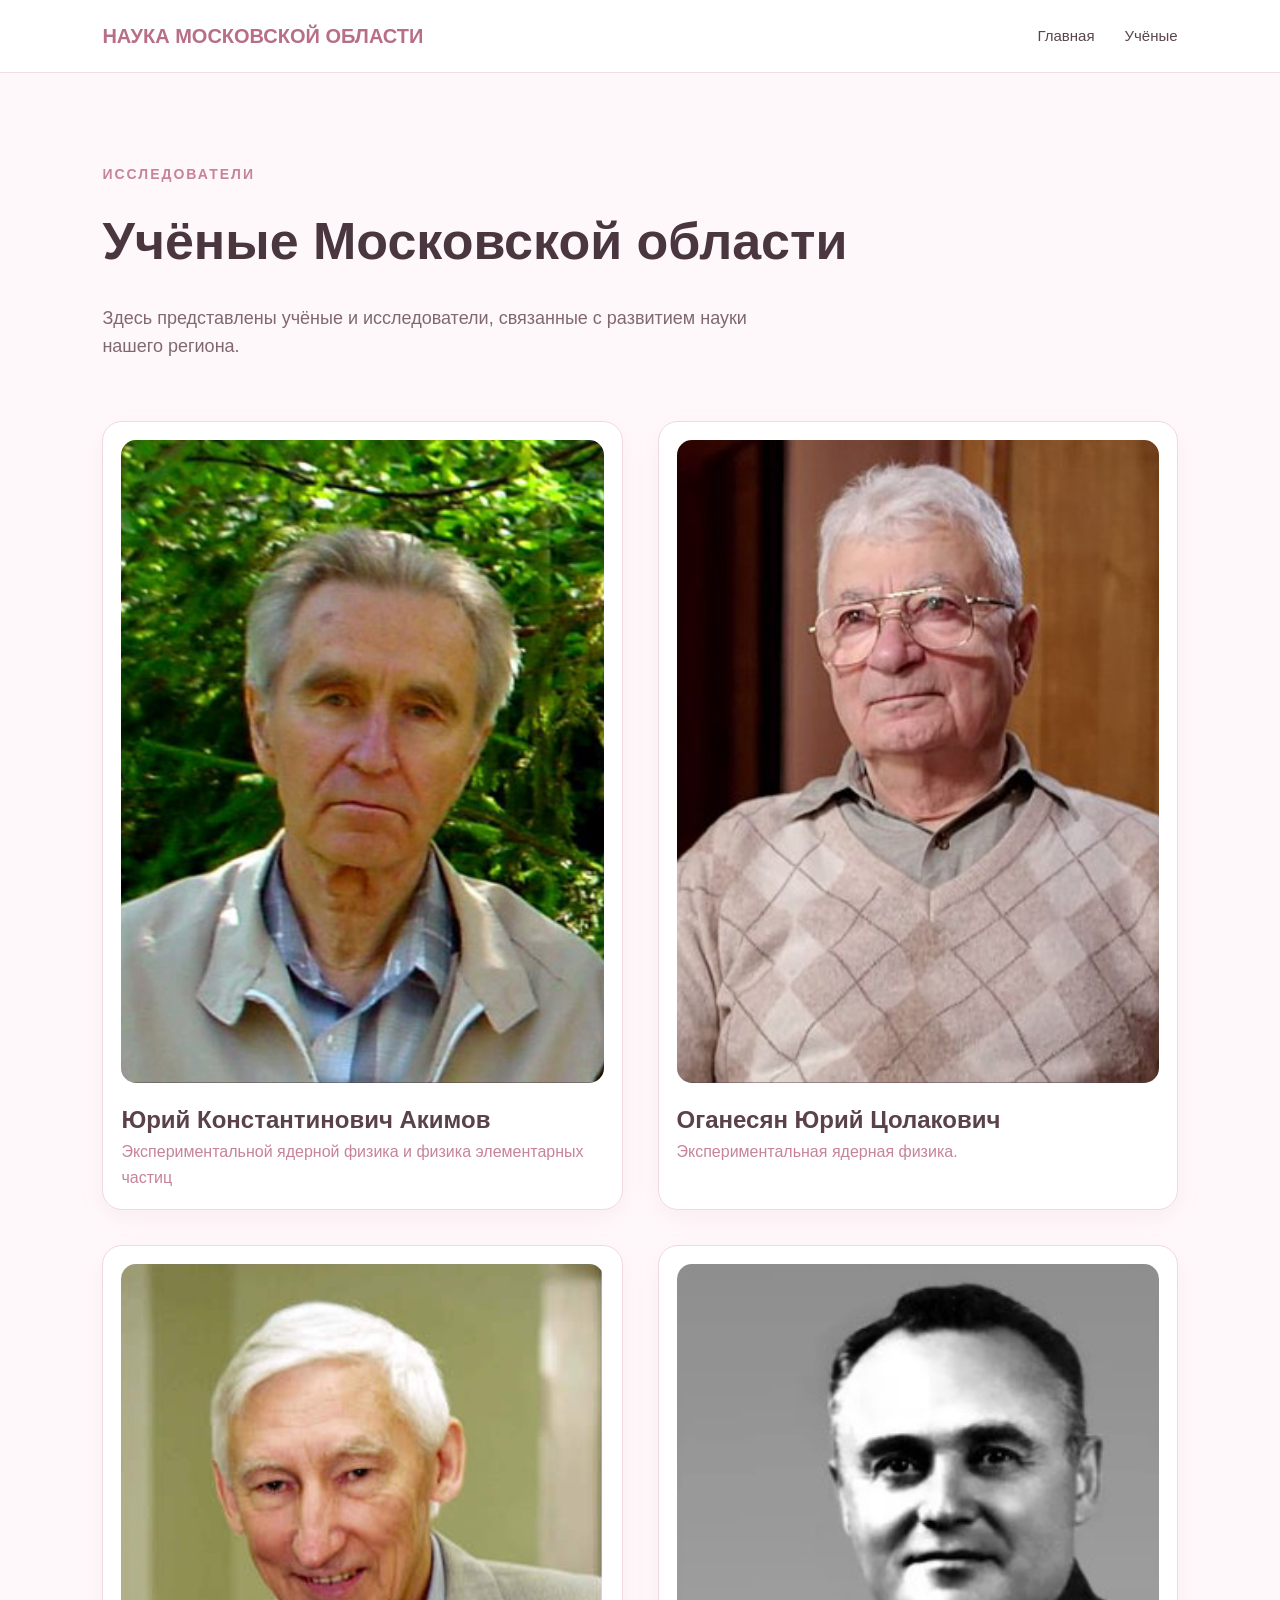
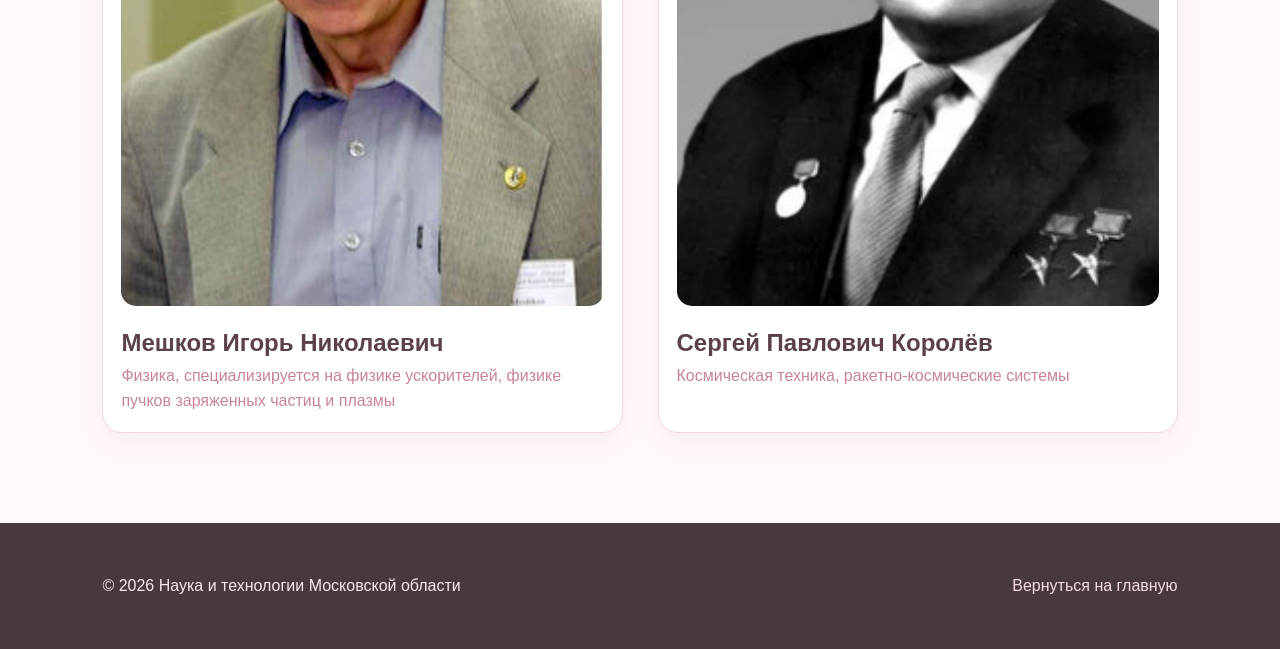
==== scientists.html @ fd666267 "Add files via upload" ====
<!DOCTYPE html>
<html lang="ru">

<head>
    <meta charset="UTF-8">
    <meta name="viewport" content="width=device-width, initial-scale=1.0">

    <title>Учёные | Наука и технологии Московской области</title>

    <link rel="stylesheet" href="css/style.css">
</head>

<body>

    <header>

        <div class="logo">НАУКА МОСКОВСКОЙ ОБЛАСТИ</div>

        <nav>
            <a href="index.html">Главная</a>
            <a href="scientists.html">Учёные</a>
        </nav>

    </header>


    <main>

        <section class="scientists-page">

            <p class="section-label">ИССЛЕДОВАТЕЛИ</p>

            <h1>Учёные Московской области</h1>

            <p class="page-description">
                Здесь представлены учёные и исследователи,
                связанные с развитием науки нашего региона.
            </p>


            <div class="scientists-grid">


                <!-- УЧЁНЫЙ 1 -->

                <div class="scientist-card">

                    <div class="scientist-photo">
                        <img src="images/scientist1.jpg" alt="Учёный 1">

                        <div class="scientist-info">
                             <h2> (26.02.1930 — 20.10.2016) </h2>

                            <p>
                                Сразу после окончания МИФИ в 1953 году он приехал работать в Дубну
                                В Дубне он стал доктором физико-математических наук,
                                профессором и получил звание «Почетный сотрудник ОИЯИ».
                                За проведенные здесь и на базе института исследования процессов ядерной физики 
                                он был удостоен Государственной премии СССР
                            </p>
                        </div>
                    </div>

                    <h3>Юрий Константинович Акимов</h3>
                    <p>Экспериментальной ядерной физика и
                     физика элементарных частиц</p>

                </div>


                <!-- УЧЁНЫЙ 2 -->

                <div class="scientist-card">

                    <div class="scientist-photo">
                        <img src="images/scientist2.jpg" alt="Учёный 2">

                        <div class="scientist-info">
                            <h2></h2>

                            <p>
                                Специалист в области экспериментальной ядерной физики, академик РАН (2003),
                                 научный руководитель Лаборатории ядерных реакций им. Г. Н. Флёрова
                                 в Объединённом институте ядерных исследований в Дубне, 
                                заведующий кафедрой ядерной физики университета «Дубна».
                            </p>
                        </div>
                    </div>

                    <h3>Оганесян Юрий Цолакович</h3>
                    <p>Экспериментальная ядерная физика.</p>

                </div>


                <!-- УЧЁНЫЙ 3 -->

                <div class="scientist-card">

                    <div class="scientist-photo">
                        <img src="images/scientist3.jpg" alt="Учёный 3">

                        <div class="scientist-info">
                            <h2></h2>

                            <p>
                               С 1993 года и по настоящее время он работает в ОИЯИ, где внес фундаментальный вклад в меганауку.
                               За свои научные и организационные заслуги ученый удостоен почетного звания 
                               «Заслуженный деятель науки и техники Московской области».
                            </p>
                        </div>
                    </div>

                    <h3>Мешков Игорь Николаевич</h3>
                    <p>Физика, специализируется на физике ускорителей, физике пучков заряженных частиц и плазмы</p>

                </div>


                <!-- УЧЁНЫЙ 4 -->

                <div class="scientist-card">

                    <div class="scientist-photo">
                        <img src="images/scientist4.jpg" alt="Учёный 4">

                        <div class="scientist-info">
                            <h2>( 1906-1966 )</h2>

                            <p>
                                Сергея Павловича Королёва с Московской областью носит фундаментальный характер: здесь располагались главные предприятия его жизни, 
                                формировался фундамент советской космонавтики, 
                                а один из крупнейших городов региона сегодня носит его имя
                            </p>
                        </div>
                    </div>

                    <h3>Сергей Павлович Королёв</h3>
                    <p>Космическая техника, ракетно-космические системы</p>

                </div>


            </div>

        </section>

    </main>


    <footer>

        <p>© 2026 Наука и технологии Московской области</p>

        <p>
            <a href="index.html">Вернуться на главную</a>
        </p>

    </footer>

</body>
---- css/style.css ----
* {
    margin: 0;
    padding: 0;
    box-sizing: border-box;
}

html {
    scroll-behavior: smooth;
}

body {
    font-family: Arial, sans-serif;
    background-color: #fff8fa;
    color: #4a3840;
    line-height: 1.6;
}


/* ШАПКА */

header {
    width: 100%;
    padding: 20px 8%;
    background-color: #fff;
    
    display: flex;
    justify-content: space-between;
    align-items: center;

    border-bottom: 1px solid #f3dce3;
}

.logo {
    font-size: 20px;
    font-weight: bold;
    color: #b76e86;
}

nav {
    display: flex;
    gap: 30px;
}

nav a {
    color: #5b454d;
    text-decoration: none;
    font-size: 15px;
}

nav a:hover {
    color: #c78399;
}


/* ПЕРВЫЙ ЭКРАН */

.hero {
    min-height: 650px;
    padding: 100px 8%;

    display: flex;
    align-items: center;

    background: linear-gradient(
        135deg,
        #fdecef,
        #fff8fa,
        #f9edf2
    );
}

.hero-text {
    max-width: 750px;
}

.small-title,
.section-label {
    color: #c78399;
    font-size: 14px;
    font-weight: bold;
    letter-spacing: 2px;
    margin-bottom: 15px;
}

.hero h1 {
    font-size: 64px;
    line-height: 1.1;
    margin-bottom: 25px;
    color: #49363e;
}

.hero h1 span {
    color: #b76e86;
}

.description {
    max-width: 600px;
    font-size: 20px;
    color: #806873;
    margin-bottom: 35px;
}


/* КНОПКА */

.button {
    display: inline-block;

    padding: 15px 28px;

    background-color: #c78399;
    color: white;

    text-decoration: none;

    border-radius: 10px;

    font-weight: bold;

    transition: 0.3s;
}

.button:hover {
    background-color: #b76e86;
    transform: translateY(-2px);
}


/* ОБЩИЕ СЕКЦИИ */

.about,
.discover,
.timeline {
    padding: 100px 8%;
}

.about {
    background-color: #fff;
}

.about h2,
.discover h2,
.timeline h2 {
    font-size: 40px;
    margin-bottom: 25px;
    color: #49363e;
}

.about > p:last-child {
    max-width: 750px;
    color: #806873;
    font-size: 18px;
}


/* КАРТОЧКИ */

.discover {
    background-color: #fff8fa;
}

.cards {
    display: grid;
    grid-template-columns: repeat(3, 1fr);
    gap: 25px;
    margin-top: 40px;
}

.card {
    background-color: #fff;

    padding: 35px;

    border-radius: 18px;

    border: 1px solid #f1d9e1;

    box-shadow: 0 8px 25px rgba(183, 110, 134, 0.08);

    transition: 0.3s;
}

.card:hover {
    transform: translateY(-7px);

    box-shadow: 0 12px 30px rgba(183, 110, 134, 0.15);
}

.card-icon {
    font-size: 40px;
    margin-bottom: 20px;
}

.card h3 {
    font-size: 24px;
    margin-bottom: 12px;
    color: #5a414b;
}

.card p {
    color: #806873;
}


/* ХРОНОЛОГИЯ */

.timeline {
    background-color: #fff;
}

.timeline-line {
    display: grid;
    grid-template-columns: repeat(4, 1fr);
    gap: 20px;

    margin-top: 50px;
}

.year {
    padding: 25px;

    border-left: 4px solid #d99caf;

    background-color: #fff8fa;

    border-radius: 0 12px 12px 0;
}

.year strong {
    font-size: 28px;
    color: #b76e86;
}

.year p {
    margin-top: 10px;
    color: #806873;
}


/* ПОДВАЛ */

footer {
    padding: 50px 8%;

    background-color: #4a3840;
    color: #f7e8ed;

    display: flex;
    justify-content: space-between;
}


/* ТЕЛЕФОН */

@media (max-width: 800px) {

    header {
        flex-direction: column;
        gap: 20px;
    }

    nav {
        flex-wrap: wrap;
        justify-content: center;
    }

    .hero h1 {
        font-size: 44px;
    }

    .cards {
        grid-template-columns: 1fr;
    }

    .timeline-line {
        grid-template-columns: 1fr;
    }

    footer {
        flex-direction: column;
        gap: 10px;
    }
}/* КНОПКА НА КАРТОЧКЕ */

.card-button {
    display: inline-block;
    margin-top: 20px;

    padding: 10px 18px;

    background-color: #c78399;
    color: white;

    text-decoration: none;

    border-radius: 8px;

    font-size: 14px;
    font-weight: bold;

    transition: 0.3s;
}

.card-button:hover {
    background-color: #b76e86;
}


/* СТРАНИЦА УЧЁНЫХ */

.scientists-page {
    padding: 90px 8%;
    background-color: #fff8fa;
    min-height: 80vh;
}

.scientists-page h1 {
    font-size: 52px;
    color: #49363e;
    margin-bottom: 20px;
}

.page-description {
    max-width: 650px;
    color: #806873;
    font-size: 18px;
    margin-bottom: 60px;
}


/* СЕТКА УЧЁНЫХ */

.scientists-grid {
    display: grid;
    grid-template-columns: repeat(2, 1fr);
    gap: 35px;
}


/* КАРТОЧКА УЧЁНОГО */

.scientist-card {
    background-color: white;

    padding: 18px;

    border-radius: 20px;

    border: 1px solid #f1d9e1;

    box-shadow: 0 8px 25px rgba(183, 110, 134, 0.08);
}

.scientist-card h3 {
    margin-top: 18px;
    font-size: 24px;
    color: #5a414b;
}

.scientist-card > p {
    color: #c78399;
}


/* ФОТО */

.scientist-photo {
    position: relative;

    width: 100%;
    aspect-ratio: 3 / 4;

    overflow: hidden;

    border-radius: 15px;
}

.scientist-photo img {
    width: 100%;
    height: 100%;

    object-fit: cover;

    display: block;

    transition: 0.4s;
}


/* ИНФОРМАЦИЯ, КОТОРАЯ ПОЯВЛЯЕТСЯ ПРИ НАВЕДЕНИИ */

.scientist-info {
    position: absolute;

    left: 0;
    bottom: 0;

    width: 100%;

    padding: 30px;

    background: rgba(74, 56, 64, 0.92);

    color: white;

    transform: translateY(100%);

    transition: 0.4s;
}

.scientist-info h2 {
    margin-bottom: 10px;
}

.scientist-info p {
    color: #f8e9ee;
}


/* МЫШКУ НА ФОТО */

.scientist-photo:hover img {
    transform: scale(1.05);
}

.scientist-photo:hover .scientist-info {
    transform: translateY(0);
}


/* ССЫЛКА В ПОДВАЛЕ */

footer a {
    color: #f7dce5;
    text-decoration: none;
}


/* ТЕЛЕФОН */

@media (max-width: 800px) {

    .scientists-grid {
        grid-template-columns: 1fr;
    }

    .scientists-page h1 {
        font-size: 40px;
    }

    .scientist-photo {
        height: 350px;
    }
}/* =========================================
   ПРОМЫШЛЕННОСТЬ МОСКОВСКОЙ ОБЛАСТИ
   ========================================= */

.industry-page {
    padding: 90px 8%;
    background: #fff8fa;
    min-height: 80vh;
}


/* ВСТУПЛЕНИЕ */

.industry-intro {
    max-width: 850px;
    margin-bottom: 60px;
}

.small-title {
    color: #c78399;
    font-size: 13px;
    font-weight: bold;
    letter-spacing: 2px;
    margin-bottom: 15px;
}

.industry-intro h1 {
    font-size: 58px;
    line-height: 1.05;
    color: #49363e;
    margin-bottom: 25px;
}

.industry-lead {
    max-width: 700px;
    color: #806873;
    font-size: 20px;
    line-height: 1.6;
}


/* ФАКТЫ */

.industry-facts {
    display: grid;
    grid-template-columns: repeat(3, 1fr);
    gap: 20px;
    margin-bottom: 100px;
}

.industry-fact {
    display: flex;
    gap: 18px;
    align-items: flex-start;

    padding: 25px;

    background: white;
    border: 1px solid #f1d9e1;
    border-radius: 18px;

    box-shadow: 0 8px 25px rgba(183, 110, 134, 0.07);
}

.industry-fact > span {
    font-size: 32px;
}

.industry-fact strong {
    color: #5a414b;
    font-size: 18px;
}

.industry-fact p {
    margin-top: 8px;
    color: #806873;
    line-height: 1.5;
    font-size: 14px;
}


/* ЗАГОЛОВОК РАЗДЕЛА */

.industry-section {
    margin-bottom: 80px;
}

.section-heading {
    margin-bottom: 40px;
}

.section-heading h2 {
    font-size: 38px;
    color: #49363e;
    margin-bottom: 10px;
}

.section-heading > p:last-child {
    color: #806873;
    font-size: 17px;
}


/* КАРТОЧКИ ОТРАСЛЕЙ */

.industry-categories {
    display: grid;
    grid-template-columns: repeat(2, 1fr);
    gap: 22px;
}

.industry-category {
    display: flex;
    gap: 22px;

    padding: 28px;

    background: white;
    border: 1px solid #f1d9e1;
    border-radius: 20px;

    transition: 0.3s;

    box-shadow: 0 8px 25px rgba(183, 110, 134, 0.06);
}

.industry-category:hover {
    transform: translateY(-5px);
    box-shadow: 0 15px 35px rgba(183, 110, 134, 0.13);
    border-color: #e6b9c7;
}


/* ИКОНКА */

.category-icon {
    min-width: 65px;
    height: 65px;

    display: flex;
    align-items: center;
    justify-content: center;

    background: #fdecef;
    border-radius: 17px;

    font-size: 31px;
}


/* ТЕКСТ */

.category-content h3 {
    color: #5a414b;
    font-size: 22px;
    margin-bottom: 8px;
}

.category-content > p {
    color: #806873;
    line-height: 1.5;
    font-size: 15px;
}


/* ДОПОЛНИТЕЛЬНЫЙ ТЕКСТ */

.category-more {
    max-height: 0;
    overflow: hidden;

    opacity: 0;

    margin-top: 0;

    color: #806873;
    font-size: 14px;
    line-height: 1.5;

    transition: 0.4s;
}

.industry-category:hover .category-more {
    max-height: 120px;
    opacity: 1;
    margin-top: 15px;
}


/* ЗАКЛЮЧЕНИЕ */

.industry-conclusion {
    display: flex;
    align-items: flex-start;
    gap: 30px;

    padding: 40px;

    background: #fdecef;
    border-radius: 25px;

    margin-top: 40px;
}

.conclusion-icon {
    font-size: 55px;
}

.industry-conclusion h2 {
    color: #49363e;
    font-size: 32px;
    margin-bottom: 15px;
}

.industry-conclusion p:last-child {
    color: #806873;
    line-height: 1.7;
    max-width: 750px;
}


/* ТЕЛЕФОН */

@media (max-width: 800px) {

    .industry-page {
        padding: 60px 6%;
    }

    .industry-intro h1 {
        font-size: 42px;
    }

    .industry-lead {
        font-size: 17px;
    }

    .industry-facts {
        grid-template-columns: 1fr;
        margin-bottom: 70px;
    }

    .industry-categories {
        grid-template-columns: 1fr;
    }

    .section-heading h2 {
        font-size: 31px;
    }

    .industry-conclusion {
        flex-direction: column;
        padding: 30px;
    }

    .industry-conclusion h2 {
        font-size: 26px;
    }
}/* =========================================
   КЛИКАБЕЛЬНЫЕ ОТРАСЛИ
   ========================================= */

.industry-clickable {
    cursor: pointer;
}

.click-hint {
    display: inline-block;

    margin-top: 15px;

    color: #c78399;

    font-size: 13px;

    font-weight: bold;

    opacity: 0.8;
}


/* =========================================
   ВСПЛЫВАЮЩЕЕ ОКНО
   ========================================= */

.industry-modal {

    position: fixed;

    inset: 0;

    display: flex;

    align-items: center;

    justify-content: center;

    padding: 30px;

    background: rgba(74, 56, 64, 0.65);

    opacity: 0;

    visibility: hidden;

    transition: 0.3s;

    z-index: 1000;

}


.industry-modal.active {

    opacity: 1;

    visibility: visible;

}



/* САМО ОКНО */

.industry-modal-content {

    position: relative;

    width: min(900px, 100%);

    display: grid;

    grid-template-columns: 1fr 1fr;

    background: white;

    border-radius: 25px;

    overflow: hidden;

    box-shadow:
        0 20px 60px rgba(74, 56, 64, 0.3);

    transform: translateY(30px);

    transition: 0.3s;

}


.industry-modal.active
.industry-modal-content {

    transform: translateY(0);

}



/* ФОТО */

.industry-modal-content img {

    width: 100%;

    height: 100%;

    min-height: 450px;

    object-fit: cover;

    display: block;

}



/* ТЕКСТ */

.modal-text {

    padding: 50px 40px;

    display: flex;

    flex-direction: column;

    justify-content: center;

}


.modal-text h2 {

    font-size: 36px;

    line-height: 1.15;

    color: #49363e;

    margin-bottom: 25px;

}



/* ПРЕДПРИЯТИЕ И АДРЕС */

.modal-place {

    display: flex;

    gap: 15px;

    align-items: flex-start;

    margin-bottom: 20px;

    padding: 15px;

    background: #fff8fa;

    border-radius: 14px;

}


.modal-place > span {

    font-size: 24px;

}


.modal-place strong {

    display: block;

    color: #5a414b;

    font-size: 14px;

    margin-bottom: 5px;

}


.modal-place p {

    color: #806873;

    line-height: 1.4;

    margin: 0;

}



/* ОПИСАНИЕ */

.modal-description {

    margin-top: 5px;

}


.modal-description strong {

    display: block;

    color: #5a414b;

    margin-bottom: 8px;

}


.modal-description p {

    color: #806873;

    line-height: 1.6;

    font-size: 15px;

}



/* КРЕСТИК */

.modal-close {

    position: absolute;

    top: 15px;

    right: 15px;

    width: 42px;

    height: 42px;

    border: none;

    border-radius: 50%;

    background: rgba(255, 255, 255, 0.95);

    color: #5a414b;

    font-size: 28px;

    line-height: 1;

    cursor: pointer;

    z-index: 5;

    transition: 0.2s;

}


.modal-close:hover {

    background: #fdecef;

    transform: rotate(90deg);

}



/* =========================================
   ТЕЛЕФОН
   ========================================= */

@media (max-width: 700px) {

    .industry-modal {

        padding: 15px;

    }


    .industry-modal-content {

        grid-template-columns: 1fr;

        max-height: 92vh;

        overflow-y: auto;

    }


    .industry-modal-content img {

        height: 230px;

        min-height: 230px;

    }


    .modal-text {

        padding: 30px 25px;

    }


    .modal-text h2 {

        font-size: 28px;

    }
}
/* =========================================
НОВАЯ СТРАНИЦА ТЕХНОЛОГИЙ
========================================= */

.technology-page {
overflow: hidden;
}

/* =========================================
ГЛАВНЫЙ ЭКРАН
========================================= */

.technology-hero {
min-height: 720px;
padding: 80px 8%;
display: flex;
align-items: center;
justify-content: space-between;
gap: 50px;
background:
radial-gradient(
circle at 75% 50%,
#fdecef 0,
#fff8fa 42%,
#fff8fa 100%
);
}

.technology-hero-text {
width: 48%;
max-width: 600px;
}

.technology-hero-text h1 {
margin: 20px 0;
font-size: clamp(50px, 7vw, 90px);
line-height: 0.98;
letter-spacing: -3px;
color: #49363e;
}

.technology-hero-text > p:not(.small-title) {
max-width: 500px;
color: #806873;
font-size: 18px;
line-height: 1.7;
}

.technology-scroll-button {
display: inline-block;
margin-top: 30px;
padding: 14px 22px;
background: #c78399;
color: white;
text-decoration: none;
border-radius: 10px;
font-weight: bold;
transition: 0.3s;
}

.technology-scroll-button:hover {
background: #b76e86;
transform: translateY(-2px);
}

/* =========================================
КРУГОВАЯ СХЕМА
========================================= */

.technology-visual {
position: relative;
width: 520px;
height: 520px;
flex-shrink: 0;
}

.tech-orbit {
position: absolute;
border: 1px solid #efcfd9;
border-radius: 50%;
left: 50%;
top: 50%;
transform: translate(-50%, -50%);
}

.orbit-one {
width: 220px;
height: 220px;
}

.orbit-two {
width: 350px;
height: 350px;
}

.orbit-three {
width: 480px;
height: 480px;
} 

.tech-core {
position: absolute;
left: 50%;
top: 50%;
transform: translate(-50%, -50%);
width: 145px;
height: 145px;
border-radius: 50%;
background: #c78399;
color: white;
display: flex;
flex-direction: column;
align-items: center;
justify-content: center;
box-shadow:
0 0 0 15px rgba(199, 131, 153, 0.08),
0 20px 50px rgba(183, 110, 134, 0.25);
z-index: 3;
}

.tech-core span {
font-size: 35px;
}

.tech-core strong {
margin-top: 5px;
font-size: 15px;
letter-spacing: 2px;
}

.tech-point {
position: absolute;
width: 65px;
height: 65px;
display: flex;
align-items: center;
justify-content: center;
background: white;
border: 1px solid #f0d6de;
border-radius: 50%;
font-size: 27px;
box-shadow: 0 8px 25px rgba(74, 56, 64, 0.1);
z-index: 4;
}

.point-one {
top: 30px;
left: 220px;
}

.point-two {
top: 130px;
right: 25px;
}

.point-three {
bottom: 60px;
right: 55px;
}

.point-four {
bottom: 55px;
left: 60px;
}

.point-five {
top: 130px;
left: 20px;
}

.point-six {
top: 400px;
left: 220px;
}
/* =========================================
ВВОДНЫЙ БЛОК
========================================= */

.technology-introduction {
max-width: 1100px;
margin: 0 auto;
padding: 100px 30px;
display: grid;
grid-template-columns: 1fr 1fr;
gap: 80px;
align-items: center;
}

.technology-introduction h2 {
margin-top: 12px;
font-size: 44px;
line-height: 1.1;
color: #49363e;
}

.technology-introduction > p {
color: #806873;
line-height: 1.8;
font-size: 17px;
}

/* =========================================
ТЕХНОЛОГИЧЕСКАЯ КАРТА
========================================= */

.technology-map {
padding: 100px 6%;
background: #fff8fa;
}

.technology-map-heading {
text-align: center;
margin-bottom: 70px;
}

.technology-map-heading h2 {
margin: 12px 0;
font-size: 45px;
color: #49363e;
}

.technology-map-heading > p:last-child {
color: #806873;
}

/* КОНТЕЙНЕР КАРТЫ */

.technology-map-container {
position: relative;
width: min(1000px, 100%);
height: 700px;
margin: 0 auto;
}

/* ЦЕНТР */

.technology-map-center {
position: absolute;
left: 50%;
top: 50%;
transform: translate(-50%, -50%);
width: 190px;
height: 190px;
border-radius: 50%;
background: white;
border: 2px solid #e9c5d0;
display: flex;
flex-direction: column;
align-items: center;
justify-content: center;
box-shadow:
0 20px 60px rgba(74, 56, 64, 0.12);
z-index: 3;
}

.technology-map-center span {
font-size: 35px;
color: #c78399;
}

.technology-map-center strong {
margin-top: 8px;
color: #49363e;
letter-spacing: 2px;
}

.technology-map-center small {
margin-top: 6px;
color: #806873;
font-size: 10px;
}

/* ЛИНИИ */

.technology-map-container::before {
content: "";
position: absolute;
left: 50%;
top: 50%;
width: 700px;
height: 700px;
transform: translate(-50%, -50%);
border: 1px dashed #e7c5cf;
border-radius: 50%;
}

/* =========================================
КНОПКИ
========================================= */

.tech-map-item {

    position: absolute;

    width: 180px;

    min-height: 130px;

    padding: 18px;

    border: 1px solid #f0d6de;

    border-radius: 18px;

    background: white;

    cursor: pointer;

    display: flex;

    flex-direction: column;

    align-items: center;

    justify-content: center;

    transition: transform 0.3s ease, border-color 0.3s ease, box-shadow 0.3s ease;

    box-shadow: 0 8px 25px rgba(74, 56, 64, 0.06);

}

.tech-map-item:hover {
    border-color: #c78399;
    box-shadow: 0 12px 30px rgba(74, 56, 64, 0.13);
}

.tech-item-one:hover,
.tech-item-four:hover {
    transform: translateX(-45%) scale(1.03);
}

.tech-item-two:hover,
.tech-item-three:hover,
.tech-item-five:hover,
.tech-item-six:hover {
    transform: scale(1.03);
}

.tech-map-item span {

    font-size: 30px;

    margin-bottom: 8px;

}

.tech-map-item strong {

    color: #49363e;

    font-size: 16px;

    text-align: center;

}

.tech-map-item small {

    margin-top: 5px;

    color: #c78399;

    font-size: 11px;

}

/* ПОЗИЦИИ */

.tech-item-one {

    top: -40px;
    left: 50%;
    transform: translateX(-50%);
}

.tech-item-two {
    top: 120px;
    right: 50px;
}

.tech-item-three {
    bottom: 85px;
    right: 100px;
}

.tech-item-four {
    bottom: -40px;
    left: 50%;
    transform: translateX(-50%);
}
.tech-item-five {
    bottom: 85px;
    left: 100px;
}
.tech-item-six {
    top: 120px;
    left: 70px;
}

/* =========================================
КАК РАБОТАЕТ ТЕХНОЛОГИЯ
========================================= */

.how-technology-works {
padding: 110px 8%;
background: white;
}

.how-title {
max-width: 650px;
margin-bottom: 65px;
}

.how-title h2 {
margin-top: 12px;
font-size: 45px;
line-height: 1.15;
color: #49363e;
}

.technology-process {
max-width: 1100px;
margin: 0 auto;
display: flex;
align-items: center;
justify-content: center;
gap: 20px;
}

.process-step {
width: 260px;
padding: 30px;
background: #fff8fa;
border-radius: 20px;
}

.process-number {
color: #c78399;
font-size: 13px;
font-weight: bold;
}

.process-icon {
margin: 20px 0 15px;
font-size: 35px;
}

.process-step h3 {
color: #49363e;
margin-bottom: 10px;
}

.process-step p {
color: #806873;
line-height: 1.5;
font-size: 14px;
}

.process-line {
color: #c78399;
font-size: 28px;
}

/* =========================================
ТЕХНОЛОГИИ ВОКРУГ НАС
========================================= */

.technology-life {
padding: 100px 8%;
background: #fdecef;
}

.technology-life-heading {
max-width: 1000px;
margin: 0 auto 45px;
}

.technology-life-heading h2 {
margin-top: 10px;
font-size: 43px;
color: #49363e;
}

.life-list {
max-width: 1000px;
margin: 0 auto;
display: grid;
grid-template-columns: repeat(2, 1fr);
gap: 15px;
}

.life-item {
display: flex;
align-items: center;
gap: 20px;
padding: 25px;
background: white;
border-radius: 18px;
}

.life-item > span {
width: 55px;
height: 55px;
flex-shrink: 0;
display: flex;
align-items: center;
justify-content: center;
background: #fdecef;
border-radius: 15px;
font-size: 25px;
}

.life-item strong {
color: #49363e;
}

.life-item p {
margin-top: 5px;
color: #806873;
font-size: 14px;
line-height: 1.4;
}

/* =========================================
ФИНАЛЬНЫЙ БЛОК
========================================= */

.technology-final {
position: relative;
max-width: 850px;
margin: 100px auto;
padding: 80px 30px;
text-align: center;
overflow: hidden;
}

.final-glow {
position: absolute;
left: 50%;
top: 0;
transform: translateX(-50%);
width: 180px;
height: 180px;
border-radius: 50%;
background: #fdecef;
filter: blur(25px);
z-index: -1;
}

.technology-final h2 {
margin: 15px 0;
font-size: 52px;
color: #49363e;
}

.technology-final > p:last-child {
max-width: 600px;
margin: 0 auto;
color: #806873;
line-height: 1.7;
}

/* =========================================
МОДАЛЬНОЕ ОКНО
========================================= */

.technology-info-modal {
position: fixed;
inset: 0;
display: flex;
align-items: center;
justify-content: center;
padding: 25px;
background: rgba(74, 56, 64, 0.65);
opacity: 0;
visibility: hidden;
transition: 0.3s;
z-index: 2000;
}

.technology-info-modal.active {
opacity: 1;
visibility: visible;
}

.technology-info-content {
position: relative;
width: min(600px, 100%);
padding: 50px;
background: white;
border-radius: 25px;
box-shadow: 0 25px 70px rgba(74, 56, 64, 0.25);
transform: translateY(30px);
transition: 0.3s;
}

.technology-info-modal.active .technology-info-content {
transform: translateY(0);
}

.technology-info-icon {
width: 75px;
height: 75px;
display: flex;
align-items: center;
justify-content: center;
background: #fdecef;
border-radius: 20px;
font-size: 38px;
margin-bottom: 25px;
}

.technology-info-content h2 {
margin: 10px 0 20px;
font-size: 34px;
color: #49363e;
}

.technology-info-description {
color: #806873;
line-height: 1.7;
margin-bottom: 25px;
}

.technology-result {
margin-top: 12px;
padding: 15px 18px;
background: #fff8fa;
border-radius: 13px;
}

.result-label {
margin-bottom: 5px;
color: #c78399;
font-size: 10px;
font-weight: bold;
letter-spacing: 1px;
}

.technology-result strong {
color: #49363e;
font-size: 14px;
}

.technology-info-close {
position: absolute;
top: 15px;
right: 15px;
width: 42px;
height: 42px;
border: none;
border-radius: 50%;
background: #fff8fa;
color: #5a414b;
font-size: 28px;
cursor: pointer;
transition: 0.2s;
}

.technology-info-close:hover {
background: #fdecef;
transform: rotate(90deg);
}

/* =========================================
ТЕЛЕФОН
========================================= */

@media (max-width: 800px) {
.technology-hero {
    min-height: auto;
    padding: 60px 25px;
    flex-direction: column;
}

.technology-hero-text {
    width: 100%;
    text-align: center;
}

.technology-hero-text > p:not(.small-title) {
    margin: 0 auto;
}

.technology-visual {
    width: 330px;
    height: 330px;
    margin-top: 20px;
}

.orbit-one {
    width: 145px;
    height: 145px;
}

.orbit-two {
    width: 235px;
    height: 235px;
}

.orbit-three {
    width: 320px;
    height: 320px;
}

.tech-core {
    width: 100px;
    height: 100px;
}

.tech-core span {
    font-size: 25px;
}

.tech-core strong {
    font-size: 11px;
}

.tech-point {
    width: 45px;
    height: 45px;
    font-size: 20px;
}

.point-one {
    top: 15px;
    left: 142px;
}

.point-two {
    top: 80px;
    right: 5px;
}

.point-three {
    bottom: 30px;
    right: 25px;
}

.point-four {
    bottom: 25px;
    left: 25px;
}

.point-five {
    top: 80px;
    left: 0;
}

.technology-introduction {
    padding: 70px 25px;
    grid-template-columns: 1fr;
    gap: 30px;
}

.technology-introduction h2 {
    font-size: 35px;
}


.technology-map {
    padding: 70px 20px;
}

.technology-map-heading h2 {
    font-size: 35px;
}

.technology-map-container {
    height: auto;
    display: flex;
    flex-direction: column;
    align-items: center;
    gap: 15px;
}

.technology-map-container::before {
    display: none;
}

.technology-map-center {
    position: relative;
    left: auto;
    top: auto;
    transform: none;
    width: 150px;
    height: 150px;
    margin-bottom: 15px;
}

.tech-map-item {
    position: relative;
    top: auto;
    right: auto;
    bottom: auto;
    left: auto;
    transform: none !important;
    width: 100%;
    max-width: 350px;
}
.how-technology-works {
    padding: 70px 25px;
}
.how-title h2 {
    font-size: 35px;
}

.technology-process {
    flex-direction: column;
}
.process-step {
    width: 100%;
}
.process-line {
    transform: rotate(90deg);
}
.technology-life {
    padding: 70px 20px;
}
.technology-life-heading h2 {
    font-size: 35px;
}
.life-list {
    grid-template-columns: 1fr;
}
.technology-final {
    margin: 60px auto;
    padding: 60px 25px;
}

.technology-final h2 {
    font-size: 40px;
}
.technology-info-content {
    padding: 35px 25px;
    max-height: 90vh;
    overflow-y: auto;
}
.technology-info-content h2 {
    font-size: 28px;
}
}
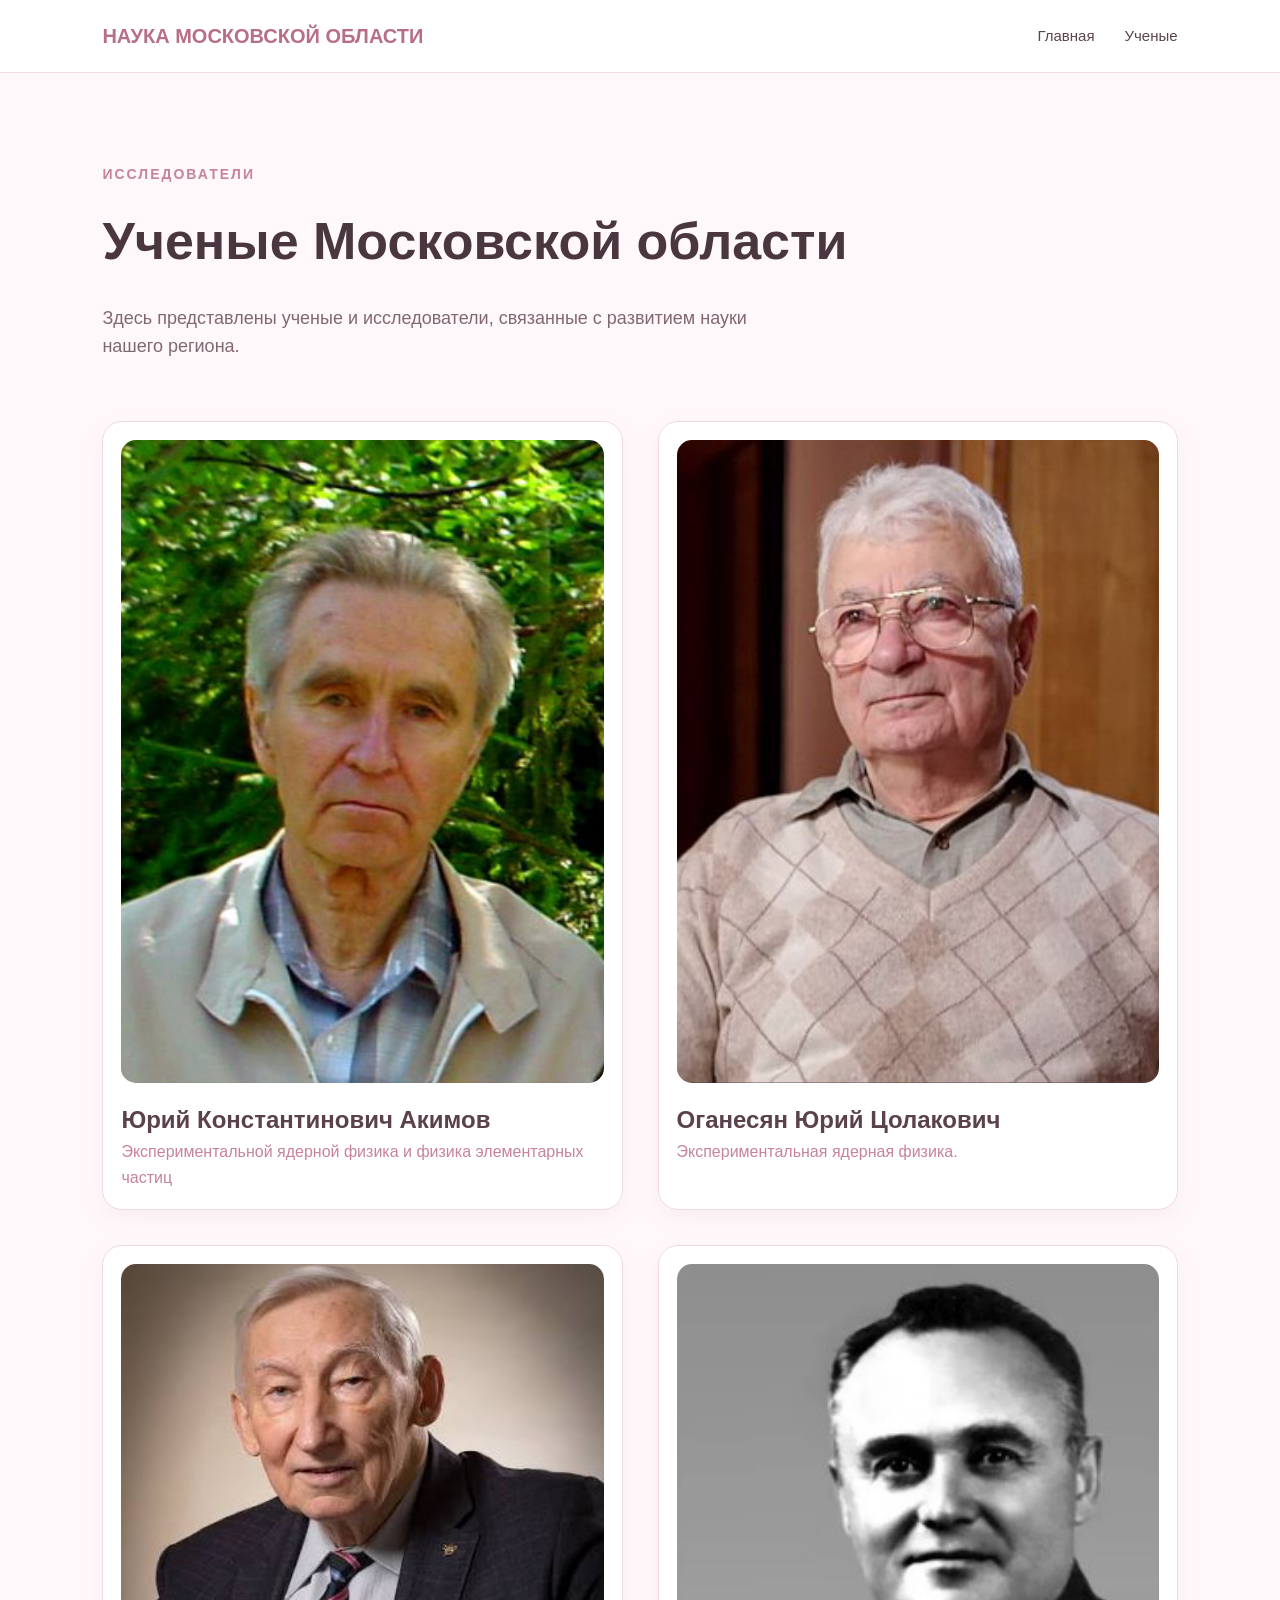
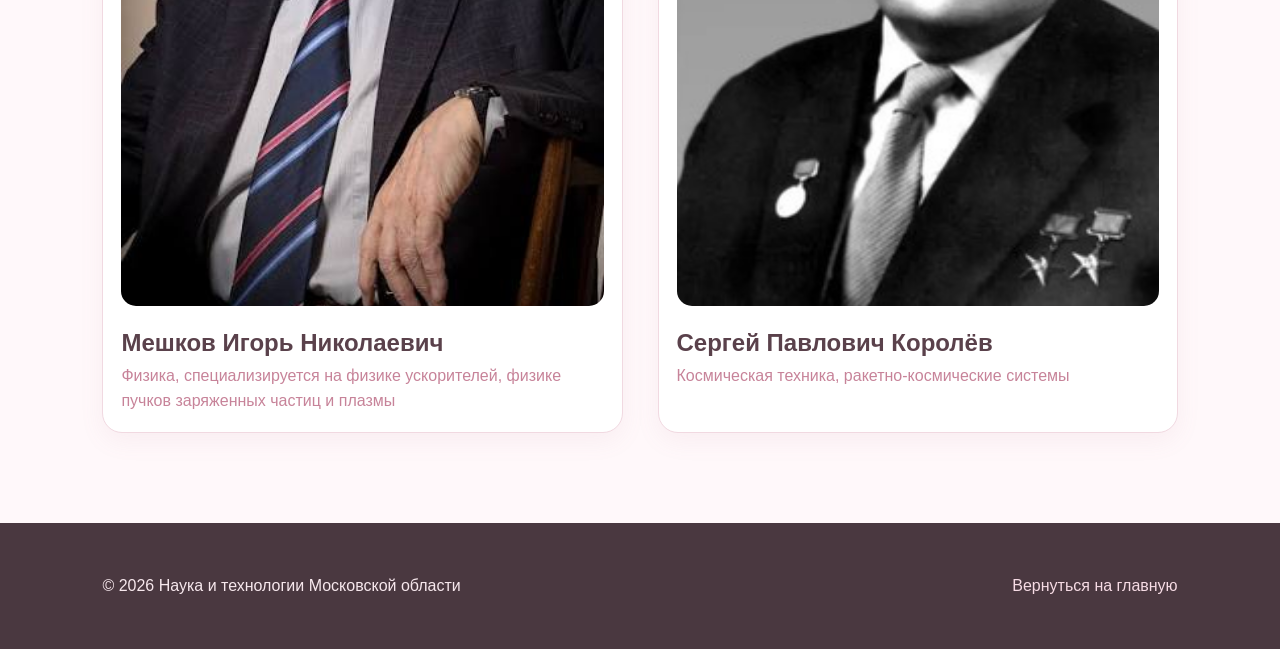
==== commit 89770102: "Add files via upload" ====
--- a/scientists.html
+++ b/scientists.html
@@ -5,7 +5,7 @@
     <meta charset="UTF-8">
     <meta name="viewport" content="width=device-width, initial-scale=1.0">
 
-    <title>Учёные | Наука и технологии Московской области</title>
+    <title>Ученые | Наука и технологии Московской области</title>
 
     <link rel="stylesheet" href="css/style.css">
 </head>
@@ -18,7 +18,7 @@
 
         <nav>
             <a href="index.html">Главная</a>
-            <a href="scientists.html">Учёные</a>
+            <a href="scientists.html">Ученые</a>
         </nav>
 
     </header>
@@ -30,10 +30,10 @@
 
             <p class="section-label">ИССЛЕДОВАТЕЛИ</p>
 
-            <h1>Учёные Московской области</h1>
+            <h1>Ученые Московской области</h1>
 
             <p class="page-description">
-                Здесь представлены учёные и исследователи,
+                Здесь представлены ученые и исследователи,
                 связанные с развитием науки нашего региона.
             </p>
 
@@ -41,26 +41,22 @@
             <div class="scientists-grid">
 
 
-                <!-- УЧЁНЫЙ 1 -->
-
+                <!-- УЧЕНЫЙ 1 -->
                 <div class="scientist-card">
-
                     <div class="scientist-photo">
                         <img src="images/scientist1.jpg" alt="Учёный 1">
-
                         <div class="scientist-info">
-                             <h2> (26.02.1930 — 20.10.2016) </h2>
+                             <h2> (1930 — 2016) </h2>
 
                             <p>
                                 Сразу после окончания МИФИ в 1953 году он приехал работать в Дубну
                                 В Дубне он стал доктором физико-математических наук,
-                                профессором и получил звание «Почетный сотрудник ОИЯИ».
-                                За проведенные здесь и на базе института исследования процессов ядерной физики 
+                             получил звание «Почетный сотрудник ОИЯИ».
+                                За проведенные исследования процессов ядерной физики 
                                 он был удостоен Государственной премии СССР
                             </p>
                         </div>
                     </div>
-
                     <h3>Юрий Константинович Акимов</h3>
                     <p>Экспериментальной ядерной физика и
                      физика элементарных частиц</p>
@@ -125,7 +121,7 @@
                         <img src="images/scientist4.jpg" alt="Учёный 4">
 
                         <div class="scientist-info">
-                            <h2>( 1906-1966 )</h2>
+                            <h2>( 1906 — 1966 )</h2>
 
                             <p>
                                 Сергея Павловича Королёва с Московской областью носит фундаментальный характер: здесь располагались главные предприятия его жизни, 
--- a/css/style.css
+++ b/css/style.css
@@ -1782,6 +1782,10 @@
     top: 80px;
     left: 0;
 }
+    .point-six {
+    top: 65px;
+    left: 15px;
+}
 
 .technology-introduction {
     padding: 70px 25px;
